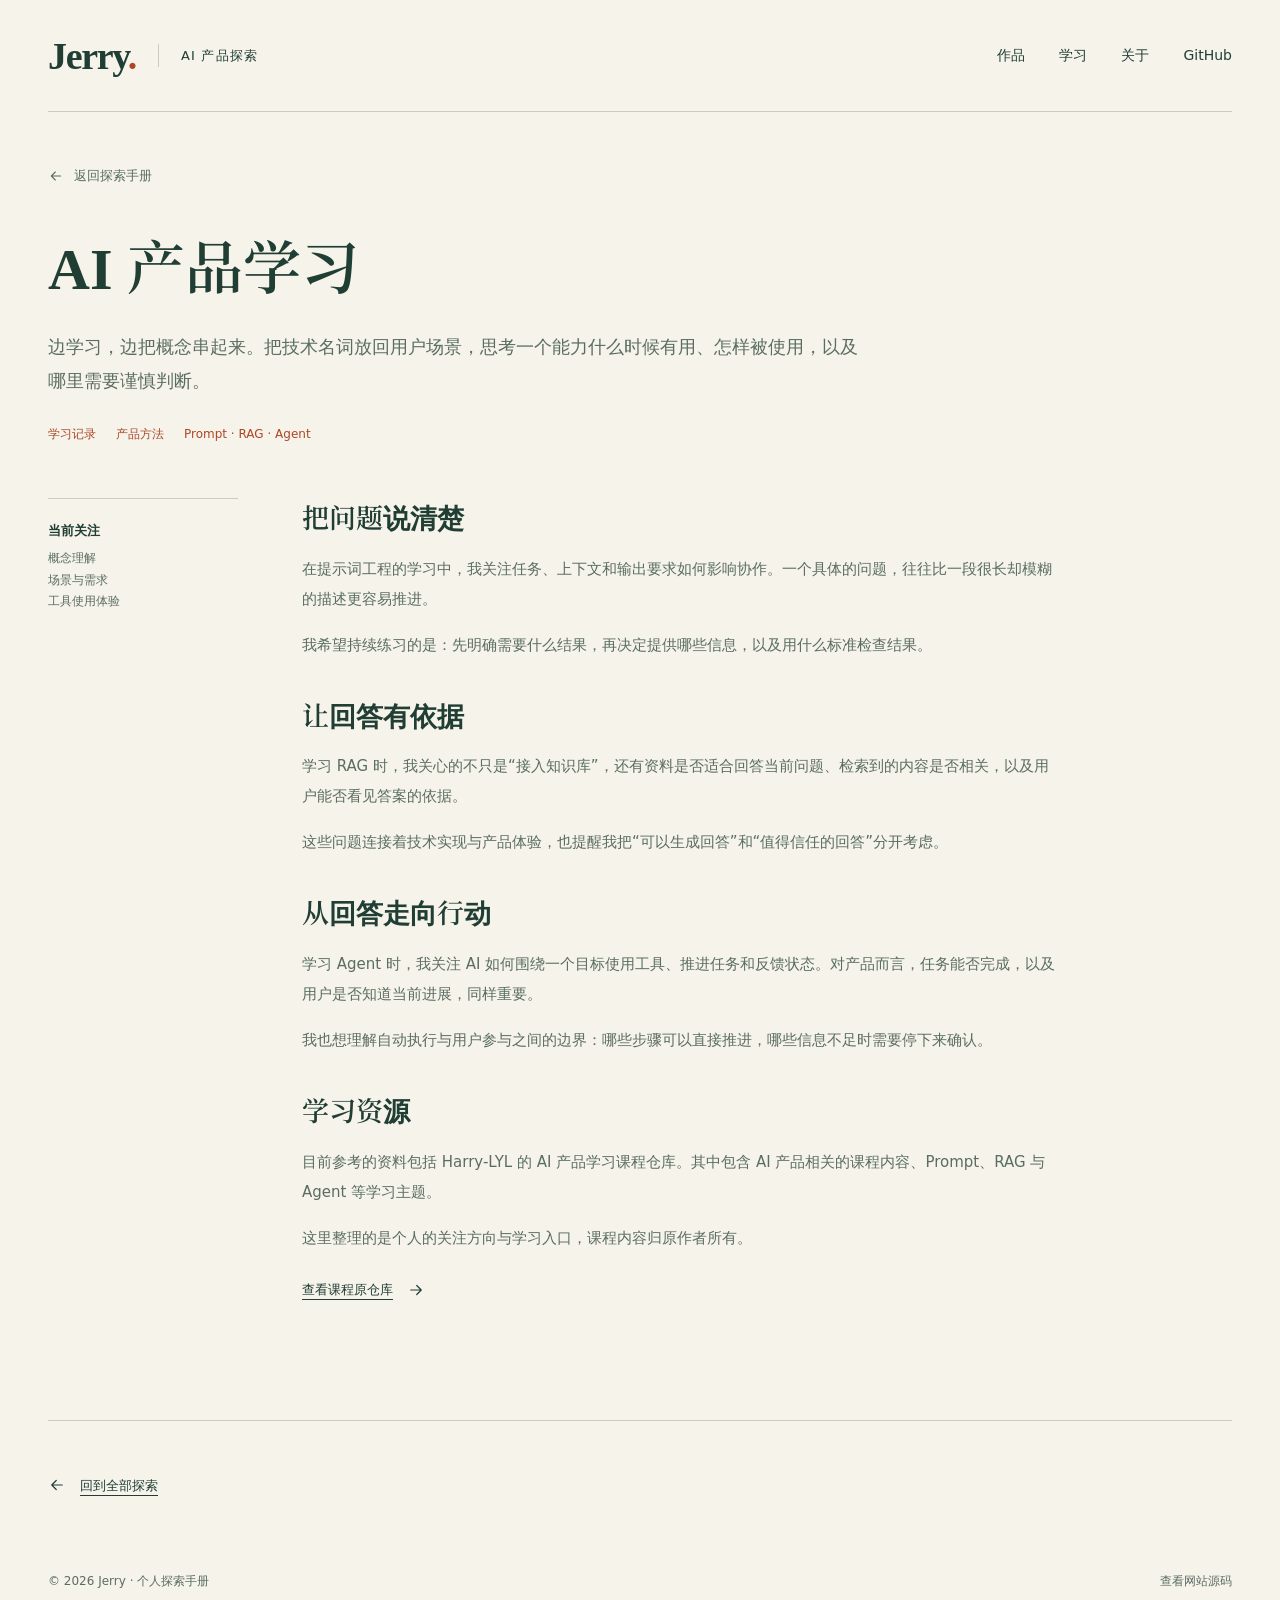
==== docs/projects/ai-learning.html @ c5f8a351 "Add AI learning resource page This file introduces a new HTML document focused on AI product learnin" ====
<!doctype html>
<html lang="zh-CN"><head><meta charset="utf-8"><meta name="viewport" content="width=device-width, initial-scale=1"><meta name="theme-color" content="#f5f3ea"><meta name="description" content="Jerry 正在关注的 AI 产品学习方向：Prompt、RAG、Agent，以及技术能力与用户需求之间的关系。"><title>AI 产品学习 · Jerry 的探索手册</title><link rel="icon" href="../assets/favicon.svg" type="image/svg+xml"><link rel="stylesheet" href="../styles.css"></head><body><a class="skip-link" href="#main">跳到主要内容</a><header class="site-header wrap"><a class="brand" href="../" aria-label="Jerry，返回首页"><span class="brand-name">Jerry<span class="brand-dot">.</span></span><span class="brand-description">AI 产品探索</span></a><nav aria-label="主导航"><a href="../#work">作品</a><a href="../#learning">学习</a><a href="../#about">关于</a><a class="nav-external" href="https://github.com/wanghaojie127-coder" target="_blank" rel="noopener noreferrer">GitHub</a></nav></header><main id="main" class="wrap"><div class="case-header"><a class="breadcrumb" href="../#work"><svg viewBox="0 0 24 24" aria-hidden="true"><path d="M19 12H5m6-6-6 6 6 6"/></svg> 返回探索手册</a><h1 class="case-title">AI 产品学习</h1><p class="case-deck">边学习，边把概念串起来。把技术名词放回用户场景，思考一个能力什么时候有用、怎样被使用，以及哪里需要谨慎判断。</p><div class="case-tags"><span>学习记录</span><span>产品方法</span><span>Prompt · RAG · Agent</span></div></div><div class="case-layout"><aside class="case-side"><strong>当前关注</strong>概念理解<br>场景与需求<br>工具使用体验</aside><article class="case-body" aria-label="项目介绍"><section><h2>把问题说清楚</h2><p>在提示词工程的学习中，我关注任务、上下文和输出要求如何影响协作。一个具体的问题，往往比一段很长却模糊的描述更容易推进。</p><p>我希望持续练习的是：先明确需要什么结果，再决定提供哪些信息，以及用什么标准检查结果。</p></section><section><h2>让回答有依据</h2><p>学习 RAG 时，我关心的不只是“接入知识库”，还有资料是否适合回答当前问题、检索到的内容是否相关，以及用户能否看见答案的依据。</p><p>这些问题连接着技术实现与产品体验，也提醒我把“可以生成回答”和“值得信任的回答”分开考虑。</p></section><section><h2>从回答走向行动</h2><p>学习 Agent 时，我关注 AI 如何围绕一个目标使用工具、推进任务和反馈状态。对产品而言，任务能否完成，以及用户是否知道当前进展，同样重要。</p><p>我也想理解自动执行与用户参与之间的边界：哪些步骤可以直接推进，哪些信息不足时需要停下来确认。</p></section><section><h2>学习资源</h2><p>目前参考的资料包括 Harry-LYL 的 AI 产品学习课程仓库。其中包含 AI 产品相关的课程内容、Prompt、RAG 与 Agent 等学习主题。</p><p>这里整理的是个人的关注方向与学习入口，课程内容归原作者所有。</p><a class="text-link" href="https://github.com/Harry-LYL/ai-pm-qieman-academy" target="_blank" rel="noopener noreferrer">查看课程原仓库 <svg viewBox="0 0 24 24" aria-hidden="true"><path d="M5 12h14m-6-6 6 6-6 6"/></svg></a></section></article></div><div class="back-to-work"><a class="text-link" href="../#work"><svg viewBox="0 0 24 24" aria-hidden="true"><path d="M19 12H5m6-6-6 6 6 6"/></svg> 回到全部探索</a></div></main><footer class="site-footer wrap"><span>© 2026 Jerry · 个人探索手册</span><a href="https://github.com/wanghaojie127-coder/jerry-personal-site" target="_blank" rel="noopener noreferrer">查看网站源码</a></footer></body></html>
---- docs/styles.css ----
@font-face{font-family:"Noto Serif Headings";src:url("assets/noto-serif-sc-headings.ttf") format("truetype");font-style:normal;font-weight:600;font-display:swap}
:root{--paper:#f5f3ea;--ink:#213e35;--muted:#5b6d61;--rule:#c8cdbf;--accent:#ae4728;--accent-light:#eb9f72;--art:#f8edcf;--serif:"Noto Serif Headings","Songti SC","Noto Serif CJK SC",serif;--sans:"PingFang SC","Microsoft YaHei",system-ui,sans-serif;--ease:cubic-bezier(.16,1,.3,1)}
*{box-sizing:border-box}html{scroll-behavior:smooth;scroll-padding-top:32px;scrollbar-color:var(--muted) var(--paper)}body{margin:0;background:var(--paper);color:var(--ink);font-family:var(--sans);font-size:16px;line-height:1.8;-webkit-font-smoothing:antialiased}::selection{background:#e8b997;color:#213e35}a{color:inherit;text-decoration-thickness:1px;text-underline-offset:5px}a:hover{color:var(--accent)}a:focus-visible,button:focus-visible,summary:focus-visible{outline:2px solid var(--accent);outline-offset:6px;border-radius:2px}button{font:inherit;cursor:pointer}img{max-width:100%;height:auto;display:block}svg{width:22px;height:22px;fill:none;stroke:currentColor;stroke-width:1.6;stroke-linecap:round;stroke-linejoin:round;flex-shrink:0}h1,h2,h3,p,figure{margin:0}h1,h2{font-family:var(--serif);font-weight:600;line-height:1.4;text-wrap:balance}h3{font-weight:550;line-height:1.5}p{text-wrap:pretty}button,a,summary{-webkit-tap-highlight-color:transparent}.wrap{width:min(1200px,calc(100% - 96px));margin-inline:auto}.skip-link{position:absolute;z-index:5;left:24px;top:-100px;padding:12px 20px;background:var(--ink);color:var(--paper)}.skip-link:focus{top:12px}.site-header{min-height:112px;display:flex;align-items:center;justify-content:space-between;border-bottom:1px solid var(--rule);gap:24px}.brand{display:flex;align-items:center;text-decoration:none;gap:22px;white-space:nowrap}.brand-name{font-family:Georgia,"Times New Roman",serif;font-size:38px;font-weight:bold;letter-spacing:-.035em;line-height:1}.brand-dot{color:var(--accent)}.brand-description{border-left:1px solid var(--rule);padding-left:22px;font-size:13px;letter-spacing:.09em}.site-header nav{display:flex;gap:34px;align-items:center;font-size:14px}.site-header nav a{text-decoration:none}.site-header nav a:hover{text-decoration:underline}.nav-external{display:inline-flex;gap:6px;align-items:center}.nav-external svg{width:16px;height:16px}.hero{display:grid;grid-template-columns:1.17fr 1fr;gap:54px;align-items:center;padding-block:86px 94px}.hero h1{font-size:clamp(34px,3.65vw,52px);letter-spacing:-.025em;line-height:1.52;white-space:nowrap}.accent{color:var(--accent)}.hero-description{margin-top:28px;color:var(--muted);font-size:16px;line-height:1.95}.primary-link{display:inline-flex;align-items:center;gap:30px;margin-top:32px;background:var(--ink);color:var(--paper);padding:13px 21px;text-decoration:none;font-size:14px}.primary-link:hover{background:#335747;color:var(--paper)}.primary-link svg{width:19px;height:19px}.hero-note{font-size:12px;color:var(--muted);margin-top:23px}.hero-art{padding-top:18px;animation:arrive 700ms var(--ease) both}.hero-art>a{display:block;background:var(--art);border-radius:16px}.hero-art img{width:100%;border-radius:16px}.hero-art figcaption{margin-top:17px;font-size:12px;color:var(--muted);display:flex;align-items:center;justify-content:space-between;gap:10px}.hero-art figcaption a{display:inline-flex;align-items:center;gap:3px;text-decoration:none;white-space:nowrap}.hero-art figcaption svg{width:13px;height:13px}.section-heading{display:flex;align-items:baseline;justify-content:space-between;gap:24px;border-bottom:1px solid var(--ink);padding-bottom:24px}.section-heading h2{font-size:32px}.section-heading p{font-size:13px;color:var(--muted)}.work-toolbar{display:flex;align-items:center;justify-content:space-between;padding-top:23px;gap:18px}.work-toolbar[hidden]{display:none}.filters{display:flex;gap:6px;flex-wrap:wrap}.filters button{padding:5px 14px;border:1px solid transparent;border-radius:30px;background:none;color:var(--muted);font-size:12px;line-height:1.7}.filters button:hover{color:var(--ink);border-color:var(--rule)}.filters button[aria-pressed=true]{background:var(--ink);color:var(--paper)}.filter-status{font-size:12px;color:var(--muted);white-space:nowrap;font-variant-numeric:tabular-nums}.project{display:grid;grid-template-columns:190px minmax(0,1fr) 64px;gap:38px;align-items:start;padding:39px 0 36px;border-bottom:1px solid var(--rule)}.project[hidden]{display:none}.project-meta{display:flex;flex-direction:column;gap:7px;color:var(--muted);font-size:12px;padding-top:5px}.category{font-size:13px;color:var(--accent)}.project h3{font-size:24px;letter-spacing:-.02em}.project h3 a{text-decoration:none}.project h3 a:hover{text-decoration:underline}.project-copy>p{font-size:14px;line-height:1.95;color:var(--muted);max-width:61ch;margin-top:13px}.project-copy .project-credit{font-size:12px;margin-top:16px}.project-open{border:1px solid var(--rule);width:48px;height:48px;border-radius:50%;display:grid;place-items:center;justify-self:end;margin-top:3px;transition:background 180ms,color 180ms,border-color 180ms}.project-open:hover{border-color:var(--ink);background:var(--ink);color:var(--paper)}.learning-section{display:grid;grid-template-columns:1fr 1.15fr;gap:100px;padding-block:96px 106px}.learning-intro h2{font-size:36px;line-height:1.5}.learning-intro p{font-size:14px;line-height:1.95;margin-top:22px;color:var(--muted)}.text-link{display:inline-flex;align-items:center;gap:14px;margin-top:25px;font-size:13px}.text-link svg{width:18px;height:18px}.learning-topics{padding-top:4px}.learning-topics details{border-bottom:1px solid var(--rule)}.learning-topics details:first-child{border-top:1px solid var(--rule)}summary{cursor:pointer;list-style:none}summary::-webkit-details-marker{display:none}.learning-topics summary{display:grid;grid-template-columns:1fr 1.1fr 20px;gap:18px;align-items:center;padding-block:22px}.learning-topics summary>span:first-child{font-family:Georgia,serif;font-size:26px}.learning-topics summary>span:nth-child(2){font-size:13px;color:var(--muted)}.learning-topics summary svg{width:17px;height:17px;transition:transform 200ms var(--ease)}.learning-topics details[open] summary svg{transform:rotate(45deg)}.learning-topics details>p{font-size:14px;color:var(--muted);padding:0 36px 25px 0;line-height:1.9}.learning-footnote{font-size:12px;color:var(--muted);margin-top:20px}.about-section{background:var(--ink);color:var(--paper);padding-block:70px 76px}.about-layout{display:grid;grid-template-columns:1fr 1fr;gap:90px}.about-layout h2{font-size:35px;white-space:nowrap}.about-layout h2 span{color:var(--accent-light)}.about-lead{font-size:13px;color:#bfcfc0;margin-top:17px}.about-copy{font-size:14px;line-height:2;color:#dbe1d6}.about-copy>p+p{margin-top:14px}.light-link{display:inline-flex;gap:20px;align-items:center;margin-top:25px;color:var(--paper);font-size:14px}.light-link:hover{color:var(--accent-light)}.light-link svg{width:19px;height:19px}.site-footer{display:flex;align-items:center;justify-content:space-between;gap:20px;padding-block:27px;font-size:12px;color:var(--muted)}.site-footer a{display:inline-flex;align-items:center;gap:7px;text-decoration:none}.site-footer a:hover{text-decoration:underline}.site-footer svg{width:14px;height:14px}
.case-header{padding-block:22px 52px}.breadcrumb{display:inline-flex;align-items:center;gap:10px;font-size:13px;color:var(--muted);text-decoration:none;margin-top:30px}.breadcrumb svg{width:16px;height:16px}.case-title{font-size:clamp(34px,5vw,58px);margin-top:32px;line-height:1.35}.case-deck{font-size:18px;color:var(--muted);max-width:45em;line-height:1.9;margin-top:26px}.case-tags{display:flex;gap:20px;flex-wrap:wrap;margin-top:26px;font-size:12px;color:var(--accent)}.case-layout{display:grid;grid-template-columns:190px minmax(0,1fr);gap:64px;padding-bottom:80px}.case-side{border-top:1px solid var(--rule);padding-top:20px;font-size:12px;color:var(--muted)}.case-side strong{display:block;color:var(--ink);font-size:13px;margin-bottom:6px}.case-body{max-width:760px}.case-body section{margin-bottom:36px}.case-body h2{font-size:27px;margin-bottom:18px}.case-body p{font-size:15px;line-height:2;color:var(--muted)}.case-body p+p{margin-top:16px}.case-body ul{padding-left:20px;color:var(--muted);font-size:15px;line-height:2}.case-body li{padding-left:4px;margin-top:10px}.workflow{display:grid;grid-template-columns:1fr 1fr;gap:0;padding:25px 28px;background:var(--ink);color:var(--paper);margin-block:28px 36px}.workflow div{padding:20px}.workflow strong{display:block;font-weight:500;font-size:20px}.workflow p{color:#c7d7c7;font-size:12px;line-height:1.85;margin-top:10px}.workflow div:nth-child(-n+2){border-bottom:1px solid #567366}.workflow div:nth-child(odd){border-right:1px solid #567366}.source-note{border-top:1px solid var(--rule);padding-top:22px;font-size:12px!important}.art-full{background:var(--art);border-radius:16px;margin-bottom:30px}.art-full img{width:100%}.art-full figcaption{font-size:12px;color:var(--muted);padding:0 24px 18px}.case-actions{display:flex;flex-wrap:wrap;gap:22px}.case-actions .text-link{margin-top:4px}.back-to-work{border-top:1px solid var(--rule);padding-block:28px 42px;font-size:13px}
@keyframes arrive{from{opacity:.7;transform:translateY(10px)}to{opacity:1;transform:translateY(0)}}
@media(min-width:1500px){.hero{padding-block:105px 112px}.hero h1{font-size:54px}}
@media(max-width:1050px){.wrap{width:calc(100% - 64px)}.brand-description{display:none}.hero{gap:30px;padding-block:64px 76px;grid-template-columns:1.13fr 1fr}.hero h1{font-size:clamp(30px,3.8vw,42px)}.hero-description{font-size:14px}.hero-art figcaption{flex-direction:column;align-items:flex-start;gap:2px}.project{grid-template-columns:145px minmax(0,1fr) 48px;gap:24px}.learning-section{gap:55px}.about-layout{gap:50px}.about-layout h2{font-size:30px}.case-layout{gap:40px;grid-template-columns:150px minmax(0,1fr)}}
@media(max-width:720px){.wrap{width:calc(100% - 40px)}.site-header{min-height:86px;gap:18px}.brand-name{font-size:32px}.site-header nav{gap:21px;font-size:12px}.nav-external{display:none!important}.hero{display:flex;flex-direction:column;gap:38px;padding-block:44px 51px;align-items:stretch}.hero h1{font-size:clamp(29px,7.4vw,47px);line-height:1.55}.hero-description{font-size:14px;margin-top:22px}.desktop-break{display:none}.primary-link{margin-top:23px;padding:12px 19px;gap:25px;font-size:13px}.hero-note{margin-top:17px;font-size:12px}.hero-art{padding-top:0;max-width:540px;width:100%;margin-inline:auto}.hero-art figcaption{flex-direction:row;align-items:center;gap:12px;font-size:12px;margin-top:12px}.hero-art figcaption svg{width:12px;height:12px}.section-heading{align-items:flex-start;gap:12px;padding-bottom:19px;flex-direction:column}.section-heading h2{font-size:28px}.section-heading p{font-size:12px}.work-toolbar{align-items:flex-start;padding-top:18px;gap:8px}.filters{gap:2px}.filters button{font-size:12px;padding:5px 10px}.filter-status{font-size:12px;padding-top:6px}.project{grid-template-columns:minmax(0,1fr) 42px;gap:12px;padding-block:27px}.project-meta{grid-column:1/-1;flex-direction:row;gap:13px;padding:0;font-size:12px}.category{font-size:12px}.project h3{font-size:21px}.project-copy>p{font-size:13px;line-height:1.9;margin-top:11px}.project-copy .project-credit{font-size:12px;margin-top:13px}.project-open{width:38px;height:38px;margin-top:2px}.project-open svg{width:18px;height:18px}.learning-section{grid-template-columns:1fr;gap:31px;padding-block:54px 58px}.learning-intro h2{font-size:30px}.learning-intro h2 br{display:none}.learning-intro p{font-size:13px;margin-top:18px}.text-link{font-size:12px;margin-top:18px}.learning-topics summary{padding-block:18px;grid-template-columns:1fr 1.3fr 18px;gap:14px}.learning-topics summary>span:first-child{font-size:25px}.learning-topics summary>span:nth-child(2){font-size:12px}.learning-topics details>p{font-size:13px;padding-right:20px}.about-section{padding-block:47px 50px}.about-layout{grid-template-columns:1fr;gap:25px}.about-layout h2{font-size:29px}.about-lead{margin-top:11px;font-size:12px}.about-copy{font-size:13px}.light-link{font-size:13px;margin-top:20px}.site-footer{flex-wrap:wrap;gap:14px;padding-block:23px;font-size:12px}.site-footer>span{width:100%}.site-footer a:last-child{margin-left:auto}.case-header{padding-block:8px 32px}.breadcrumb{margin-top:24px;font-size:12px}.case-title{font-size:35px;margin-top:26px}.case-deck{font-size:15px;margin-top:21px}.case-tags{font-size:12px;gap:15px;margin-top:20px}.case-layout{grid-template-columns:1fr;gap:28px;padding-bottom:25px}.case-side{padding-top:17px}.case-body h2{font-size:24px}.case-body p,.case-body ul{font-size:14px}.workflow{padding:12px}.workflow div{padding:16px}.workflow strong{font-size:18px}.workflow p{font-size:12px}.art-full figcaption{font-size:12px;padding-inline:18px}.case-body section{margin-bottom:29px}.back-to-work{padding-bottom:28px}}
@media(max-width:360px){.wrap{width:calc(100% - 32px)}.site-header nav{gap:16px}.hero h1{font-size:27px}.hero-art figcaption{flex-direction:column;align-items:flex-start}.work-toolbar{flex-direction:column;gap:7px}.filter-status{padding-left:10px}.learning-intro h2{font-size:27px}.about-layout h2{font-size:27px}.workflow{grid-template-columns:1fr}.workflow div:nth-child(odd){border-right:0}.workflow div:not(:last-child){border-bottom:1px solid #567366}}
@media(prefers-reduced-motion:reduce){html{scroll-behavior:auto}*,*::before,*::after{animation:none!important;transition:none!important}}

/* Accessible interaction colors on dark surfaces. */
.skip-link:hover{color:var(--paper)}
.light-link:focus-visible{outline-color:var(--accent-light)}
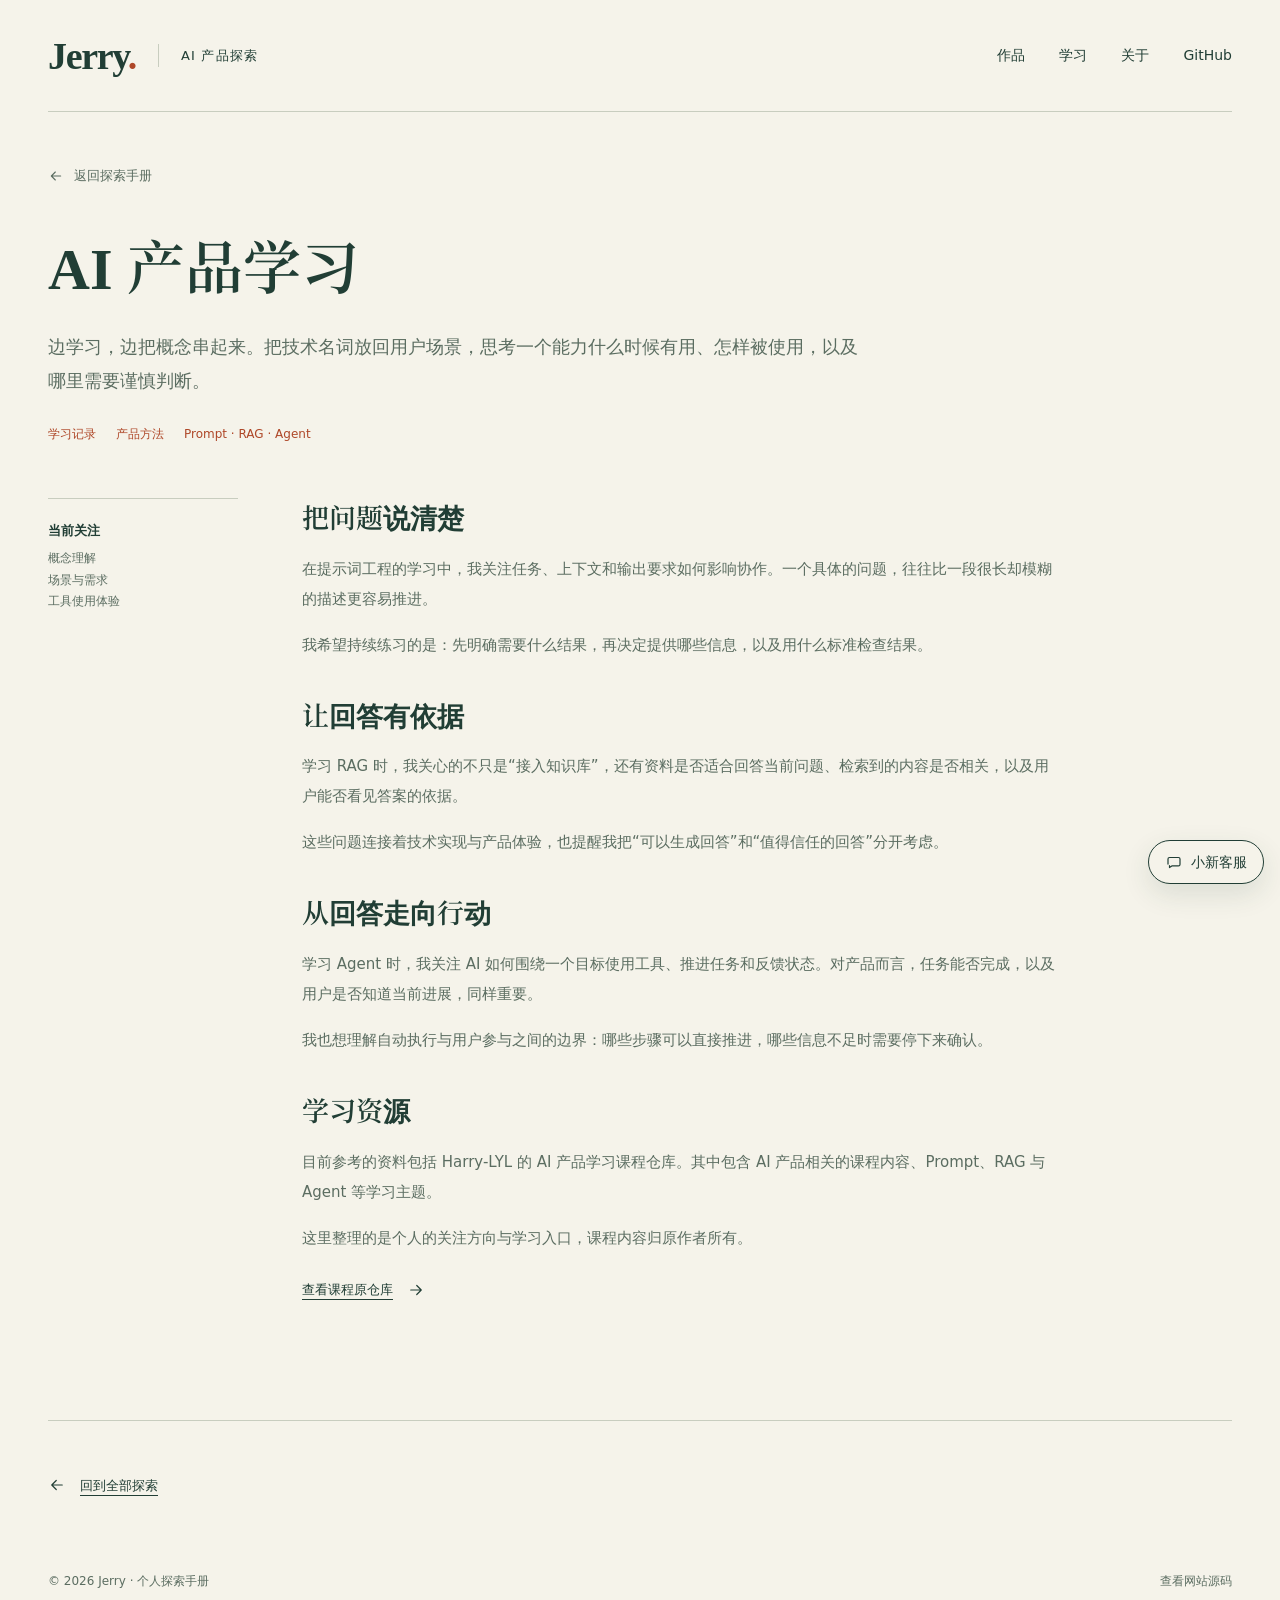
==== commit 4f8a9959: "Add the published Dify chat as a floating 小新客服 entry. The site embeds only the public chatbot URL, l" ====
--- a/docs/projects/ai-learning.html
+++ b/docs/projects/ai-learning.html
@@ -1,2 +1,2 @@
 <!doctype html>
-<html lang="zh-CN"><head><meta charset="utf-8"><meta name="viewport" content="width=device-width, initial-scale=1"><meta name="theme-color" content="#f5f3ea"><meta name="description" content="Jerry 正在关注的 AI 产品学习方向：Prompt、RAG、Agent，以及技术能力与用户需求之间的关系。"><title>AI 产品学习 · Jerry 的探索手册</title><link rel="icon" href="../assets/favicon.svg" type="image/svg+xml"><link rel="stylesheet" href="../styles.css"></head><body><a class="skip-link" href="#main">跳到主要内容</a><header class="site-header wrap"><a class="brand" href="../" aria-label="Jerry，返回首页"><span class="brand-name">Jerry<span class="brand-dot">.</span></span><span class="brand-description">AI 产品探索</span></a><nav aria-label="主导航"><a href="../#work">作品</a><a href="../#learning">学习</a><a href="../#about">关于</a><a class="nav-external" href="https://github.com/wanghaojie127-coder" target="_blank" rel="noopener noreferrer">GitHub</a></nav></header><main id="main" class="wrap"><div class="case-header"><a class="breadcrumb" href="../#work"><svg viewBox="0 0 24 24" aria-hidden="true"><path d="M19 12H5m6-6-6 6 6 6"/></svg> 返回探索手册</a><h1 class="case-title">AI 产品学习</h1><p class="case-deck">边学习，边把概念串起来。把技术名词放回用户场景，思考一个能力什么时候有用、怎样被使用，以及哪里需要谨慎判断。</p><div class="case-tags"><span>学习记录</span><span>产品方法</span><span>Prompt · RAG · Agent</span></div></div><div class="case-layout"><aside class="case-side"><strong>当前关注</strong>概念理解<br>场景与需求<br>工具使用体验</aside><article class="case-body" aria-label="项目介绍"><section><h2>把问题说清楚</h2><p>在提示词工程的学习中，我关注任务、上下文和输出要求如何影响协作。一个具体的问题，往往比一段很长却模糊的描述更容易推进。</p><p>我希望持续练习的是：先明确需要什么结果，再决定提供哪些信息，以及用什么标准检查结果。</p></section><section><h2>让回答有依据</h2><p>学习 RAG 时，我关心的不只是“接入知识库”，还有资料是否适合回答当前问题、检索到的内容是否相关，以及用户能否看见答案的依据。</p><p>这些问题连接着技术实现与产品体验，也提醒我把“可以生成回答”和“值得信任的回答”分开考虑。</p></section><section><h2>从回答走向行动</h2><p>学习 Agent 时，我关注 AI 如何围绕一个目标使用工具、推进任务和反馈状态。对产品而言，任务能否完成，以及用户是否知道当前进展，同样重要。</p><p>我也想理解自动执行与用户参与之间的边界：哪些步骤可以直接推进，哪些信息不足时需要停下来确认。</p></section><section><h2>学习资源</h2><p>目前参考的资料包括 Harry-LYL 的 AI 产品学习课程仓库。其中包含 AI 产品相关的课程内容、Prompt、RAG 与 Agent 等学习主题。</p><p>这里整理的是个人的关注方向与学习入口，课程内容归原作者所有。</p><a class="text-link" href="https://github.com/Harry-LYL/ai-pm-qieman-academy" target="_blank" rel="noopener noreferrer">查看课程原仓库 <svg viewBox="0 0 24 24" aria-hidden="true"><path d="M5 12h14m-6-6 6 6-6 6"/></svg></a></section></article></div><div class="back-to-work"><a class="text-link" href="../#work"><svg viewBox="0 0 24 24" aria-hidden="true"><path d="M19 12H5m6-6-6 6 6 6"/></svg> 回到全部探索</a></div></main><footer class="site-footer wrap"><span>© 2026 Jerry · 个人探索手册</span><a href="https://github.com/wanghaojie127-coder/jerry-personal-site" target="_blank" rel="noopener noreferrer">查看网站源码</a></footer></body></html>
+<html lang="zh-CN"><head><meta charset="utf-8"><meta name="viewport" content="width=device-width, initial-scale=1"><meta name="theme-color" content="#f5f3ea"><meta name="description" content="Jerry 正在关注的 AI 产品学习方向：Prompt、RAG、Agent，以及技术能力与用户需求之间的关系。"><title>AI 产品学习 · Jerry 的探索手册</title><link rel="icon" href="../assets/favicon.svg" type="image/svg+xml"><link rel="stylesheet" href="../styles.css"></head><body><a class="skip-link" href="#main">跳到主要内容</a><header class="site-header wrap"><a class="brand" href="../" aria-label="Jerry，返回首页"><span class="brand-name">Jerry<span class="brand-dot">.</span></span><span class="brand-description">AI 产品探索</span></a><nav aria-label="主导航"><a href="../#work">作品</a><a href="../#learning">学习</a><a href="../#about">关于</a><a class="nav-external" href="https://github.com/wanghaojie127-coder" target="_blank" rel="noopener noreferrer">GitHub</a></nav></header><main id="main" class="wrap"><div class="case-header"><a class="breadcrumb" href="../#work"><svg viewBox="0 0 24 24" aria-hidden="true"><path d="M19 12H5m6-6-6 6 6 6"/></svg> 返回探索手册</a><h1 class="case-title">AI 产品学习</h1><p class="case-deck">边学习，边把概念串起来。把技术名词放回用户场景，思考一个能力什么时候有用、怎样被使用，以及哪里需要谨慎判断。</p><div class="case-tags"><span>学习记录</span><span>产品方法</span><span>Prompt · RAG · Agent</span></div></div><div class="case-layout"><aside class="case-side"><strong>当前关注</strong>概念理解<br>场景与需求<br>工具使用体验</aside><article class="case-body" aria-label="项目介绍"><section><h2>把问题说清楚</h2><p>在提示词工程的学习中，我关注任务、上下文和输出要求如何影响协作。一个具体的问题，往往比一段很长却模糊的描述更容易推进。</p><p>我希望持续练习的是：先明确需要什么结果，再决定提供哪些信息，以及用什么标准检查结果。</p></section><section><h2>让回答有依据</h2><p>学习 RAG 时，我关心的不只是“接入知识库”，还有资料是否适合回答当前问题、检索到的内容是否相关，以及用户能否看见答案的依据。</p><p>这些问题连接着技术实现与产品体验，也提醒我把“可以生成回答”和“值得信任的回答”分开考虑。</p></section><section><h2>从回答走向行动</h2><p>学习 Agent 时，我关注 AI 如何围绕一个目标使用工具、推进任务和反馈状态。对产品而言，任务能否完成，以及用户是否知道当前进展，同样重要。</p><p>我也想理解自动执行与用户参与之间的边界：哪些步骤可以直接推进，哪些信息不足时需要停下来确认。</p></section><section><h2>学习资源</h2><p>目前参考的资料包括 Harry-LYL 的 AI 产品学习课程仓库。其中包含 AI 产品相关的课程内容、Prompt、RAG 与 Agent 等学习主题。</p><p>这里整理的是个人的关注方向与学习入口，课程内容归原作者所有。</p><a class="text-link" href="https://github.com/Harry-LYL/ai-pm-qieman-academy" target="_blank" rel="noopener noreferrer">查看课程原仓库 <svg viewBox="0 0 24 24" aria-hidden="true"><path d="M5 12h14m-6-6 6 6-6 6"/></svg></a></section></article></div><div class="back-to-work"><a class="text-link" href="../#work"><svg viewBox="0 0 24 24" aria-hidden="true"><path d="M19 12H5m6-6-6 6 6 6"/></svg> 回到全部探索</a></div></main><footer class="site-footer wrap"><span>© 2026 Jerry · 个人探索手册</span><a href="https://github.com/wanghaojie127-coder/jerry-personal-site" target="_blank" rel="noopener noreferrer">查看网站源码</a></footer><script src="../dify-chat.config.js" defer></script><script src="../shin-chat.js" defer></script></body></html>
--- a/docs/styles.css
+++ b/docs/styles.css
@@ -12,3 +12,31 @@
 /* Accessible interaction colors on dark surfaces. */
 .skip-link:hover{color:var(--paper)}
 .light-link:focus-visible{outline-color:var(--accent-light)}
+
+/* 小新客服：固定在右下角，并给页脚留出空隙，避免挡住「回到顶部」。 */
+.skip-link{z-index:60}
+html{scroll-padding-bottom:calc(96px + env(safe-area-inset-bottom))}
+.site-footer{padding-bottom:calc(96px + env(safe-area-inset-bottom))}
+.shin-chat{position:fixed;z-index:40;right:max(16px,env(safe-area-inset-right));bottom:max(16px,env(safe-area-inset-bottom));display:flex;flex-direction:column;align-items:flex-end;gap:10px;max-width:calc(100vw - 32px - env(safe-area-inset-left) - env(safe-area-inset-right))}
+.shin-chat-toggle,.shin-chat-close{border:1px solid var(--ink);background:var(--paper);color:var(--ink);border-radius:999px}
+.shin-chat-toggle{display:inline-flex;align-items:center;gap:8px;min-height:44px;padding:0 16px;font-size:14px;line-height:1;white-space:nowrap;box-shadow:0 10px 28px rgba(33,62,53,.12)}
+.shin-chat-toggle svg{width:18px;height:18px}
+.shin-chat-toggle:hover,.shin-chat-toggle[aria-expanded=true]{background:var(--ink);color:var(--paper)}
+.shin-chat-panel{width:min(380px,calc(100vw - 32px - env(safe-area-inset-left) - env(safe-area-inset-right)));max-height:calc(100dvh - 96px - env(safe-area-inset-bottom));display:flex;flex-direction:column;background:var(--paper);color:var(--ink);border:1px solid var(--ink);border-radius:16px;overflow:hidden;box-shadow:0 16px 40px rgba(33,62,53,.16)}
+.shin-chat-panel[hidden]{display:none!important}
+/* 高度取视口剩余空间，上限 640px。小屏不设 700px 最小高度。 */
+.shin-chat-panel.is-ready{height:min(640px,calc(100dvh - 96px - env(safe-area-inset-bottom)));min-height:0}
+.shin-chat-bar{display:flex;align-items:center;justify-content:space-between;gap:12px;padding:10px 12px 10px 16px;border-bottom:1px solid var(--rule)}
+.shin-chat-bar h2{font-size:18px;line-height:1.4}
+.shin-chat-close{min-height:44px;padding:0 14px;font-size:13px}
+.shin-chat-close:hover{background:var(--ink);color:var(--paper)}
+.shin-chat-body{min-height:0;display:flex;flex-direction:column;flex:1}
+.shin-chat-panel.is-ready .shin-chat-body{display:grid;grid-template-rows:auto minmax(0,1fr)}
+.shin-chat-caption,.shin-chat-note{margin:0;color:var(--muted);font-size:13px;line-height:1.7}
+.shin-chat-caption{padding:8px 16px;border-bottom:1px solid var(--rule)}
+.shin-chat-note{padding:16px 16px 18px;font-size:14px}
+.shin-chat-close:focus-visible,.shin-chat-toggle:focus-visible{outline-offset:3px}
+.shin-chat-frame{display:block;width:100%;height:100%;border:0;background:#fff}
+.shin-chat-sr{position:absolute;width:1px;height:1px;padding:0;margin:-1px;overflow:hidden;clip:rect(0,0,0,0);white-space:nowrap;border:0}
+@media(max-width:720px){.shin-chat-panel.is-ready{height:min(560px,calc(100dvh - 96px - env(safe-area-inset-bottom)));min-height:0}.shin-chat-bar h2{font-size:17px}}
+@media print{.shin-chat{display:none!important}.site-footer{padding-bottom:27px!important}}
